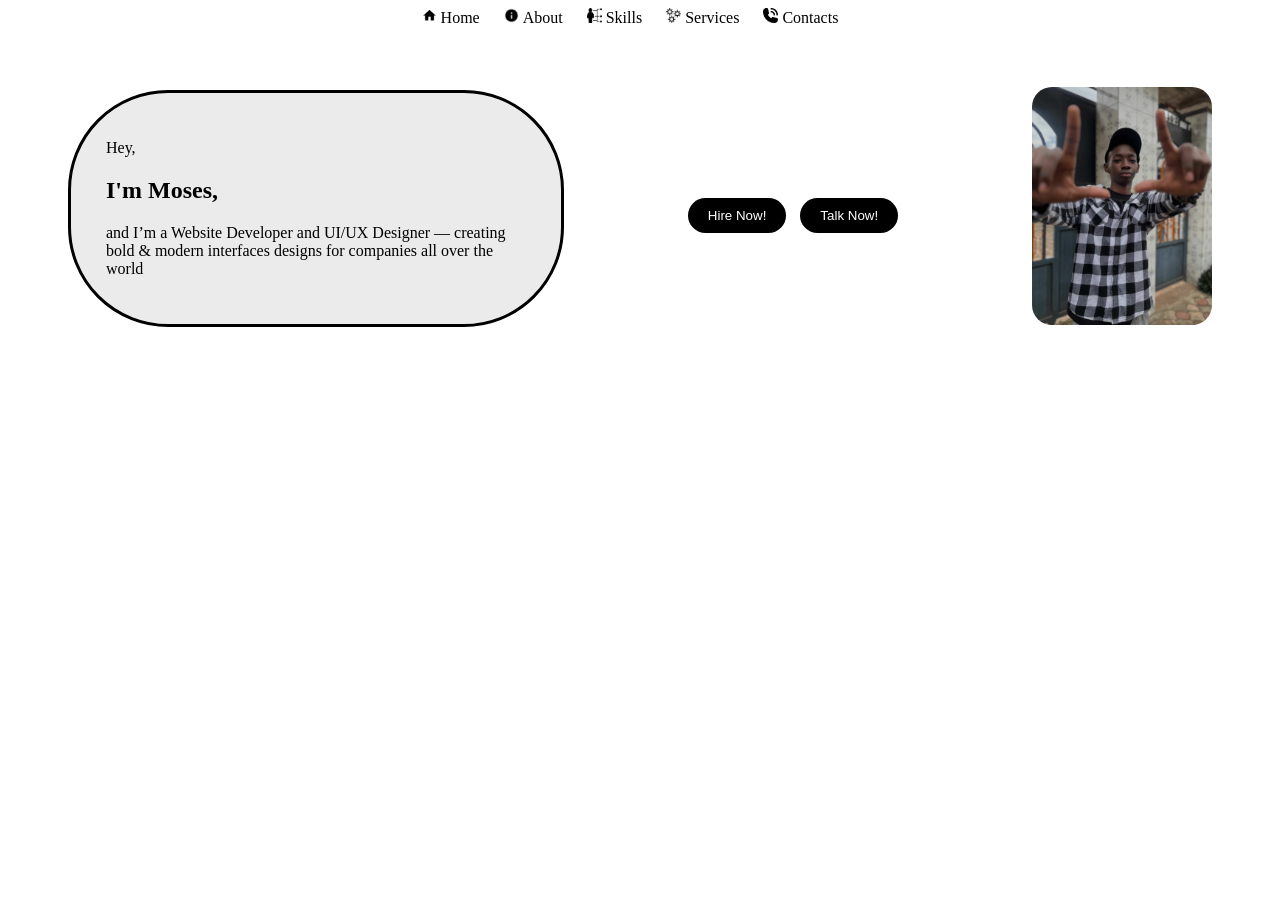
==== index.html @ ea898ea1 "initial deploy" ====
<!DOCTYPE html>
    <html>
        <head>
            <title>
                Mucyo Shami Moses
            </title>
            <style>
                body{
                    background: #f5f5f5;
                }
                .home {
                    padding: 60px;
                    display: flex;
                    justify-content: space-between;
                     align-items: center;
                }
                .home {
                display: flex;
                justify-content: space-between;
                align-items: center;
                }
                .intro-box {
                    width: 420px;
                    padding: 30px 35px;
                    border: 3px solid #000000; 
                    border-radius: 100px; 
                    background-color: #ebebeb;
                }
                .container div {
                    display: flex;
                     justify-content: space-between;
                } 
                .home img {
                    width: 180px;
                    border-radius: 20px;
                }
                div{
                    display:inline;
                }
                .image-box {
                    width: 180px;
                    border-radius: 20px;
                }
                .buttons button {
                    margin-top: 15px;
                    margin-right: 10px;
                    padding: 10px 20px;
                    border-radius: 20px;
                    border: none;
                    background: black;
                    color: white;
                    cursor: pointer;
                }
               
            </style>
        </head>
        <body style="background-color: #FFFFFF;">
            
            <center>
            <div >
                <div><img src="assets/home.png" width="15" height="15"></div>
                <div>Home</div>&nbsp&nbsp&nbsp&nbsp&nbsp
            </div>
            <div>
                <div><img src="assets/about.png" width="15" height="15"></div>
                <div>About</div>&nbsp&nbsp&nbsp&nbsp&nbsp
            </div>
            <div>
                <div><img src="assets/skills.png" width="15" height="15"></div>
                <div>Skills</div>&nbsp&nbsp&nbsp&nbsp&nbsp
            </div>
            <div>
                <div><img src="assets/services.png" width="15" height="15"></div>
                <div>Services</div>&nbsp&nbsp&nbsp&nbsp&nbsp
            </div>
            <div>
                <div><img src="assets/phonecall.png" width="15" height="15"></div>
                <div>Contacts</div>&nbsp&nbsp&nbsp&nbsp&nbsp
            </div>
            </center>
        <section class="home">
            <div class="intro-box">
                 <p class="hey">Hey,</p>
                   <h2>I'm Moses,</h2>
                   <p class="desc">and I’m a Website Developer and UI/UX Designer —
                        creating bold & modern interfaces designs for companies all over the world
                  </p>
            </div>
            <div class="buttons">
                    <button class="btn">Hire Now!</button>
                    <button class="btn">Talk Now!</button>
            </div>
            <div class="image-box">
                <img src="assets/me.png">
            </div>
        </section>
        </body>
    </html>
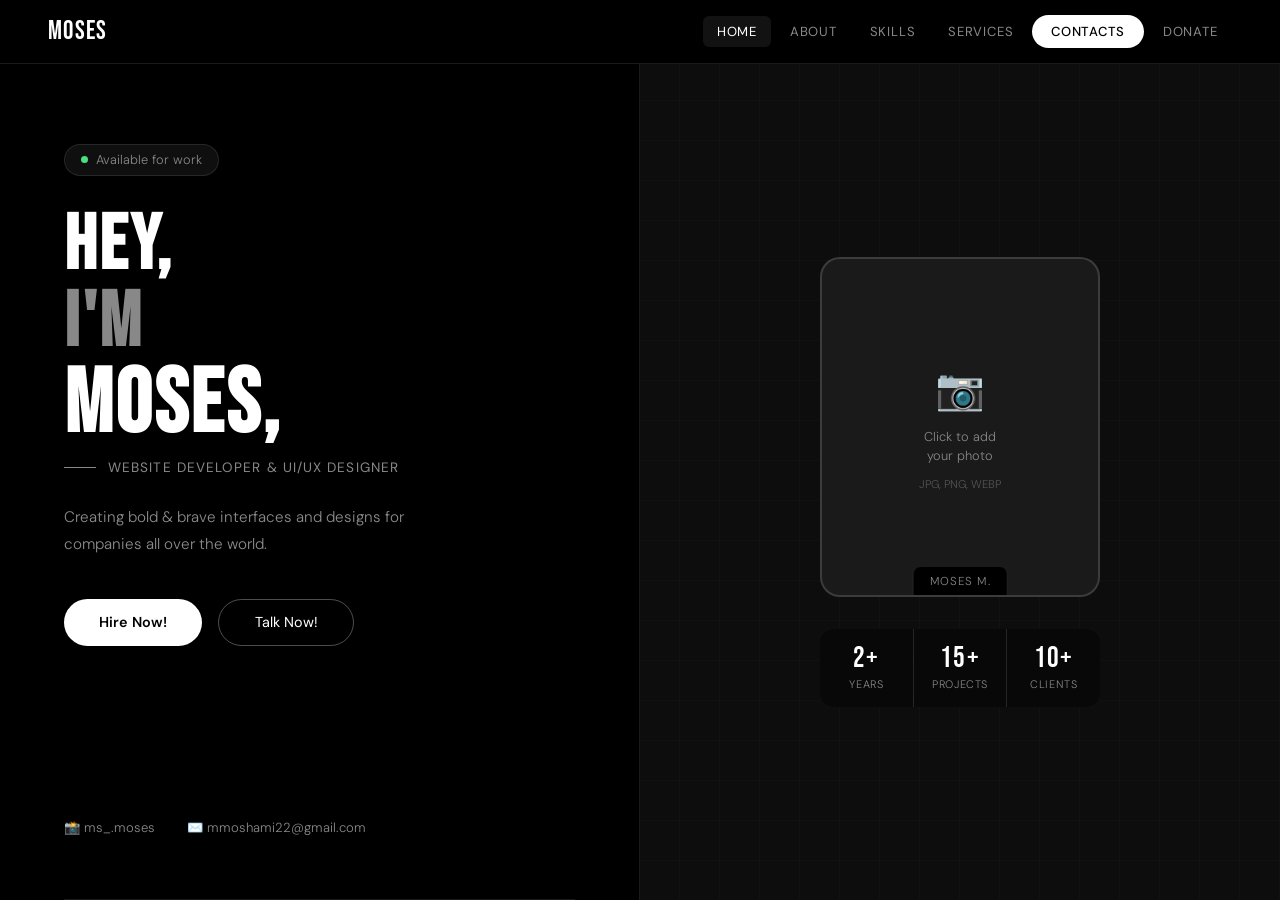
==== commit 7e21cc41: "Major Update" ====
--- a/index.html
+++ b/index.html
@@ -1,98 +1,355 @@
 <!DOCTYPE html>
-    <html>
-        <head>
-            <title>
-                Mucyo Shami Moses
-            </title>
-            <style>
-                body{
-                    background: #f5f5f5;
-                }
-                .home {
-                    padding: 60px;
-                    display: flex;
-                    justify-content: space-between;
-                     align-items: center;
-                }
-                .home {
-                display: flex;
-                justify-content: space-between;
-                align-items: center;
-                }
-                .intro-box {
-                    width: 420px;
-                    padding: 30px 35px;
-                    border: 3px solid #000000; 
-                    border-radius: 100px; 
-                    background-color: #ebebeb;
-                }
-                .container div {
-                    display: flex;
-                     justify-content: space-between;
-                } 
-                .home img {
-                    width: 180px;
-                    border-radius: 20px;
-                }
-                div{
-                    display:inline;
-                }
-                .image-box {
-                    width: 180px;
-                    border-radius: 20px;
-                }
-                .buttons button {
-                    margin-top: 15px;
-                    margin-right: 10px;
-                    padding: 10px 20px;
-                    border-radius: 20px;
-                    border: none;
-                    background: black;
-                    color: white;
-                    cursor: pointer;
-                }
-               
-            </style>
-        </head>
-        <body style="background-color: #FFFFFF;">
-            
-            <center>
-            <div >
-                <div><img src="assets/home.png" width="15" height="15"></div>
-                <div>Home</div>&nbsp&nbsp&nbsp&nbsp&nbsp
-            </div>
-            <div>
-                <div><img src="assets/about.png" width="15" height="15"></div>
-                <div>About</div>&nbsp&nbsp&nbsp&nbsp&nbsp
-            </div>
-            <div>
-                <div><img src="assets/skills.png" width="15" height="15"></div>
-                <div>Skills</div>&nbsp&nbsp&nbsp&nbsp&nbsp
-            </div>
-            <div>
-                <div><img src="assets/services.png" width="15" height="15"></div>
-                <div>Services</div>&nbsp&nbsp&nbsp&nbsp&nbsp
-            </div>
-            <div>
-                <div><img src="assets/phonecall.png" width="15" height="15"></div>
-                <div>Contacts</div>&nbsp&nbsp&nbsp&nbsp&nbsp
-            </div>
-            </center>
-        <section class="home">
-            <div class="intro-box">
-                 <p class="hey">Hey,</p>
-                   <h2>I'm Moses,</h2>
-                   <p class="desc">and I’m a Website Developer and UI/UX Designer —
-                        creating bold & modern interfaces designs for companies all over the world
-                  </p>
-            </div>
-            <div class="buttons">
-                    <button class="btn">Hire Now!</button>
-                    <button class="btn">Talk Now!</button>
-            </div>
-            <div class="image-box">
-                <img src="assets/me.png">
-            </div>
-        </section>
-        </body>
-    </html>
+<html lang="en">
+<head>
+<meta charset="UTF-8">
+<meta name="viewport" content="width=device-width, initial-scale=1.0">
+<title>Moses | Web Developer & UI/UX Designer</title>
+<link rel="stylesheet" href="css/style.css">
+<style>
+/* ── HOME PAGE SPECIFIC ── */
+.home-wrap {
+  min-height: calc(100vh - 64px);
+  display: grid;
+  grid-template-columns: 1fr 1fr;
+  gap: 0;
+}
+
+/* LEFT SIDE */
+.home-left {
+  padding: 5rem 4rem 4rem 4rem;
+  display: flex;
+  flex-direction: column;
+  justify-content: center;
+  border-right: 1px solid var(--border);
+  position: relative;
+}
+
+.home-left::after {
+  content: '';
+  position: absolute;
+  bottom: 0; left: 4rem; right: 4rem;
+  height: 1px;
+  background: var(--border);
+}
+
+.greeting-pill {
+  display: inline-flex;
+  align-items: center;
+  gap: 0.5rem;
+  background: rgba(255,255,255,0.06);
+  border: 1px solid var(--border);
+  border-radius: 100px;
+  padding: 0.4rem 1rem;
+  font-size: 0.8rem;
+  color: var(--muted);
+  margin-bottom: 2rem;
+  width: fit-content;
+}
+
+.greeting-dot {
+  width: 7px; height: 7px;
+  background: #4ade80;
+  border-radius: 50%;
+  animation: blink 2s infinite;
+}
+
+@keyframes blink {
+  0%,100% { opacity:1; } 50% { opacity:0.3; }
+}
+
+.home-headline {
+  font-family: var(--font-head);
+  font-size: clamp(3.2rem, 6vw, 5.5rem);
+  line-height: 1;
+  letter-spacing: 0.04em;
+  margin-bottom: 0.5rem;
+}
+
+.home-headline .hi { color: var(--white); }
+.home-headline .im { color: var(--muted); }
+.home-headline .name { 
+  color: var(--white);
+  display: block;
+  font-size: clamp(3.8rem, 7vw, 6.5rem);
+}
+
+.home-role {
+  font-size: 0.85rem;
+  color: var(--muted);
+  font-weight: 400;
+  letter-spacing: 0.08em;
+  text-transform: uppercase;
+  margin-bottom: 1.75rem;
+  display: flex;
+  align-items: center;
+  gap: 0.75rem;
+}
+
+.home-role::before {
+  content: '';
+  width: 32px; height: 1px;
+  background: var(--muted);
+}
+
+.home-desc {
+  font-size: 0.95rem;
+  color: rgba(255,255,255,0.55);
+  line-height: 1.8;
+  max-width: 380px;
+  margin-bottom: 2.5rem;
+}
+
+.home-btns {
+  display: flex;
+  gap: 1rem;
+  flex-wrap: wrap;
+}
+
+.home-socials {
+  margin-top: auto;
+  padding-top: 3rem;
+  display: flex;
+  gap: 2rem;
+}
+
+.home-socials a {
+  color: var(--muted);
+  text-decoration: none;
+  font-size: 0.82rem;
+  display: flex;
+  align-items: center;
+  gap: 0.4rem;
+  transition: color 0.2s;
+}
+
+.home-socials a:hover { color: var(--white); }
+
+/* RIGHT SIDE - photo */
+.home-right {
+  background: var(--off-black);
+  display: flex;
+  flex-direction: column;
+  align-items: center;
+  justify-content: center;
+  position: relative;
+  overflow: hidden;
+  gap: 2rem;
+}
+
+.home-right::before {
+  content: '';
+  position: absolute;
+  inset: 0;
+  background: 
+    repeating-linear-gradient(0deg, transparent, transparent 39px, rgba(255,255,255,0.03) 40px),
+    repeating-linear-gradient(90deg, transparent, transparent 39px, rgba(255,255,255,0.03) 40px);
+}
+
+.photo-frame {
+  position: relative;
+  z-index: 1;
+  width: 280px;
+  height: 340px;
+  border-radius: 20px;
+  border: 2px solid rgba(255,255,255,0.15);
+  overflow: hidden;
+  background: #1a1a1a;
+  cursor: pointer;
+  transition: border-color 0.3s;
+}
+
+.photo-frame:hover { border-color: rgba(255,255,255,0.5); }
+
+.photo-frame img {
+  width: 100%;
+  height: 100%;
+  object-fit: cover;
+  display: block;
+}
+
+.photo-placeholder {
+  width: 100%;
+  height: 100%;
+  display: flex;
+  flex-direction: column;
+  align-items: center;
+  justify-content: center;
+  gap: 0.75rem;
+  color: var(--muted);
+}
+
+.photo-placeholder .ph-icon { font-size: 2.5rem; }
+.photo-placeholder .ph-text { font-size: 0.8rem; text-align: center; line-height: 1.5; }
+.photo-placeholder .ph-hint { font-size: 0.7rem; color: rgba(255,255,255,0.25); }
+
+#photoInput { display: none; }
+
+.photo-badge {
+  position: absolute;
+  bottom: -1px; left: 50%; transform: translateX(-50%);
+  background: var(--black);
+  border: 1px solid var(--border);
+  border-radius: 8px 8px 0 0;
+  padding: 0.4rem 1rem;
+  font-size: 0.72rem;
+  color: var(--muted);
+  letter-spacing: 0.06em;
+  text-transform: uppercase;
+  white-space: nowrap;
+}
+
+.stats-row {
+  position: relative;
+  z-index: 1;
+  display: flex;
+  gap: 1px;
+  background: var(--border);
+  border-radius: 12px;
+  overflow: hidden;
+  width: 280px;
+}
+
+.stat-box {
+  flex: 1;
+  background: rgba(0,0,0,0.8);
+  padding: 1rem 0.5rem;
+  text-align: center;
+}
+
+.stat-n {
+  font-family: var(--font-head);
+  font-size: 1.8rem;
+  letter-spacing: 0.04em;
+  line-height: 1;
+  margin-bottom: 0.2rem;
+}
+
+.stat-l {
+  font-size: 0.68rem;
+  color: var(--muted);
+  text-transform: uppercase;
+  letter-spacing: 0.06em;
+}
+
+@media (max-width: 768px) {
+  .home-wrap { grid-template-columns: 1fr; }
+  .home-left { padding: 3rem 1.5rem 2rem; border-right: none; }
+  .home-left::after { display: none; }
+  .home-right { min-height: 420px; padding: 3rem 1.5rem; }
+  .home-headline .name { font-size: clamp(3rem, 15vw, 5rem); }
+}
+</style>
+</head>
+<body>
+
+<!-- NAV -->
+<nav>
+  <a href="index.html" class="nav-logo">MOSES</a>
+  <ul class="nav-links">
+    <li><a href="index.html"><span class="nav-icon">🏠</span> <span>Home</span></a></li>
+    <li><a href="about.html"><span class="nav-icon">ℹ️</span> <span>About</span></a></li>
+    <li><a href="skills.html"><span class="nav-icon">💪</span> <span>Skills</span></a></li>
+    <li><a href="services.html"><span class="nav-icon">🛠️</span> <span>Services</span></a></li>
+    <li><a href="contact.html" class="nav-contact"><span>Contacts</span></a></li>
+    <li><a href="donate.html"><span class="nav-icon">💝</span> <span>Donate</span></a></li>
+  </ul>
+</nav>
+
+<div class="page">
+  <div class="home-wrap">
+
+    <!-- LEFT -->
+    <div class="home-left">
+      <div class="greeting-pill fade-up">
+        <div class="greeting-dot"></div>
+        Available for work
+      </div>
+
+      <h1 class="home-headline fade-up" data-delay="100">
+        <span class="hi">Hey,</span><br>
+        <span class="im">I'm </span><span class="name">MOSES,</span>
+      </h1>
+
+      <div class="home-role fade-up" data-delay="180">
+        Website Developer &amp; UI/UX Designer
+      </div>
+
+      <p class="home-desc fade-up" data-delay="240">
+        Creating bold &amp; brave interfaces and designs for companies all over the world.
+      </p>
+
+      <div class="home-btns fade-up" data-delay="300">
+        <a href="contact.html" class="btn-white">Hire Now!</a>
+        <a href="about.html" class="btn-outline">Talk Now!</a>
+      </div>
+
+      <div class="home-socials fade-up" data-delay="380">
+        <a href="https://instagram.com/ms_.moses" target="_blank">
+          📸 ms_.moses
+        </a>
+        <a href="mailto:mmoshami22@gmail.com">
+          ✉️ mmoshami22@gmail.com
+        </a>
+      </div>
+    </div>
+
+    <!-- RIGHT - Photo -->
+    <div class="home-right">
+      <div class="photo-frame fade-up" data-delay="200" onclick="document.getElementById('photoInput').click()" title="Click to upload your photo">
+        <img id="profilePhoto" src="" alt="Moses" style="display:none;">
+        <div class="photo-placeholder" id="photoPlaceholder">
+          <div class="ph-icon">📷</div>
+          <div class="ph-text">Click to add<br>your photo</div>
+          <div class="ph-hint">JPG, PNG, WEBP</div>
+        </div>
+        <div class="photo-badge">Moses M.</div>
+      </div>
+      <input type="file" id="photoInput" accept="image/*">
+
+      <div class="stats-row fade-up" data-delay="350">
+        <div class="stat-box">
+          <div class="stat-n">2+</div>
+          <div class="stat-l">Years</div>
+        </div>
+        <div class="stat-box">
+          <div class="stat-n">15+</div>
+          <div class="stat-l">Projects</div>
+        </div>
+        <div class="stat-box">
+          <div class="stat-n">10+</div>
+          <div class="stat-l">Clients</div>
+        </div>
+      </div>
+    </div>
+
+  </div>
+</div>
+
+<script src="js/main.js"></script>
+<script>
+  // Photo upload
+  document.getElementById('photoInput').addEventListener('change', function(e) {
+    const file = e.target.files[0];
+    if (!file) return;
+    const reader = new FileReader();
+    reader.onload = function(ev) {
+      const img = document.getElementById('profilePhoto');
+      img.src = ev.target.result;
+      img.style.display = 'block';
+      document.getElementById('photoPlaceholder').style.display = 'none';
+      localStorage.setItem('mosesPhoto', ev.target.result);
+    };
+    reader.readAsDataURL(file);
+  });
+
+  // Restore saved photo
+  const saved = localStorage.getItem('mosesPhoto');
+  if (saved) {
+    const img = document.getElementById('profilePhoto');
+    img.src = saved;
+    img.style.display = 'block';
+    document.getElementById('photoPlaceholder').style.display = 'none';
+  }
+</script>
+</body>
+</html>
--- a/css/style.css
+++ b/css/style.css
@@ -0,0 +1,196 @@
+@import url('https://fonts.googleapis.com/css2?family=Bebas+Neue&family=DM+Sans:ital,wght@0,300;0,400;0,500;0,600;1,300&display=swap');
+
+*, *::before, *::after { margin: 0; padding: 0; box-sizing: border-box; }
+
+:root {
+  --black: #000000;
+  --off-black: #0d0d0d;
+  --card-bg: #111111;
+  --card2: #1a1a1a;
+  --white: #ffffff;
+  --off-white: #f0f0f0;
+  --muted: #888888;
+  --border: rgba(255,255,255,0.1);
+  --accent: #ffffff;
+  --font-head: 'Bebas Neue', sans-serif;
+  --font-body: 'DM Sans', sans-serif;
+}
+
+html { scroll-behavior: smooth; }
+
+body {
+  background: var(--black);
+  color: var(--white);
+  font-family: var(--font-body);
+  font-weight: 300;
+  min-height: 100vh;
+  overflow-x: hidden;
+}
+
+/* ── NAVBAR ── */
+nav {
+  position: fixed;
+  top: 0; left: 0; right: 0;
+  z-index: 200;
+  display: flex;
+  align-items: center;
+  justify-content: space-between;
+  padding: 0 3rem;
+  height: 64px;
+  background: rgba(0,0,0,0.92);
+  backdrop-filter: blur(16px);
+  border-bottom: 1px solid var(--border);
+}
+
+.nav-logo {
+  font-family: var(--font-head);
+  font-size: 1.6rem;
+  color: var(--white);
+  text-decoration: none;
+  letter-spacing: 0.05em;
+}
+
+.nav-links {
+  display: flex;
+  align-items: center;
+  gap: 0.25rem;
+  list-style: none;
+}
+
+.nav-links li a {
+  display: flex;
+  align-items: center;
+  gap: 0.4rem;
+  color: var(--muted);
+  text-decoration: none;
+  font-size: 0.82rem;
+  font-weight: 400;
+  letter-spacing: 0.06em;
+  text-transform: uppercase;
+  padding: 0.45rem 0.9rem;
+  border-radius: 6px;
+  transition: color 0.2s, background 0.2s;
+}
+
+.nav-links li a:hover,
+.nav-links li a.active {
+  color: var(--white);
+  background: rgba(255,255,255,0.07);
+}
+
+.nav-links li a .nav-icon {
+  display: none;
+}
+
+.nav-contact {
+  background: var(--white);
+  color: var(--black) !important;
+  padding: 0.5rem 1.2rem !important;
+  border-radius: 100px !important;
+  font-weight: 500 !important;
+  transition: opacity 0.2s !important;
+}
+.nav-contact:hover {
+  background: var(--white) !important;
+  opacity: 0.82;
+  color: var(--black) !important;
+}
+
+/* ── PAGE WRAPPER ── */
+.page {
+  padding-top: 64px;
+  min-height: 100vh;
+}
+
+/* ── SHARED SECTION ── */
+.section-tag {
+  font-size: 0.72rem;
+  letter-spacing: 0.18em;
+  text-transform: uppercase;
+  color: var(--muted);
+  font-weight: 500;
+  margin-bottom: 0.5rem;
+  display: block;
+}
+
+.section-title {
+  font-family: var(--font-head);
+  font-size: clamp(2.8rem, 5vw, 4.5rem);
+  letter-spacing: 0.04em;
+  color: var(--white);
+  line-height: 1;
+  margin-bottom: 1rem;
+}
+
+.white-line {
+  width: 40px;
+  height: 3px;
+  background: var(--white);
+  margin-bottom: 2rem;
+}
+
+/* ── BUTTONS ── */
+.btn-white {
+  background: var(--white);
+  color: var(--black);
+  padding: 0.85rem 2.2rem;
+  border-radius: 100px;
+  font-family: var(--font-body);
+  font-weight: 600;
+  font-size: 0.9rem;
+  text-decoration: none;
+  display: inline-flex;
+  align-items: center;
+  gap: 0.4rem;
+  transition: opacity 0.2s, transform 0.15s;
+  cursor: pointer;
+  border: none;
+}
+
+.btn-white:hover { opacity: 0.85; transform: translateY(-2px); }
+
+.btn-outline {
+  background: transparent;
+  color: var(--white);
+  padding: 0.85rem 2.2rem;
+  border-radius: 100px;
+  border: 1px solid rgba(255,255,255,0.3);
+  font-family: var(--font-body);
+  font-weight: 400;
+  font-size: 0.9rem;
+  text-decoration: none;
+  display: inline-flex;
+  align-items: center;
+  gap: 0.4rem;
+  transition: border-color 0.2s, transform 0.15s;
+  cursor: pointer;
+}
+
+.btn-outline:hover { border-color: var(--white); transform: translateY(-2px); }
+
+/* ── CARDS ── */
+.card {
+  background: var(--card-bg);
+  border: 1px solid var(--border);
+  border-radius: 16px;
+  padding: 1.75rem;
+  transition: border-color 0.25s, transform 0.25s;
+}
+
+.card:hover { border-color: rgba(255,255,255,0.25); transform: translateY(-3px); }
+
+/* ── FADE ANIMATION ── */
+.fade-up {
+  opacity: 0;
+  transform: translateY(28px);
+  transition: opacity 0.65s ease, transform 0.65s ease;
+}
+.fade-up.visible { opacity: 1; transform: translateY(0); }
+
+/* ── MOBILE ── */
+@media (max-width: 768px) {
+  nav { padding: 0 1.2rem; }
+  .nav-links { gap: 0; }
+  .nav-links li a span:not(.nav-icon) { display: none; }
+  .nav-links li a { padding: 0.45rem 0.6rem; }
+}
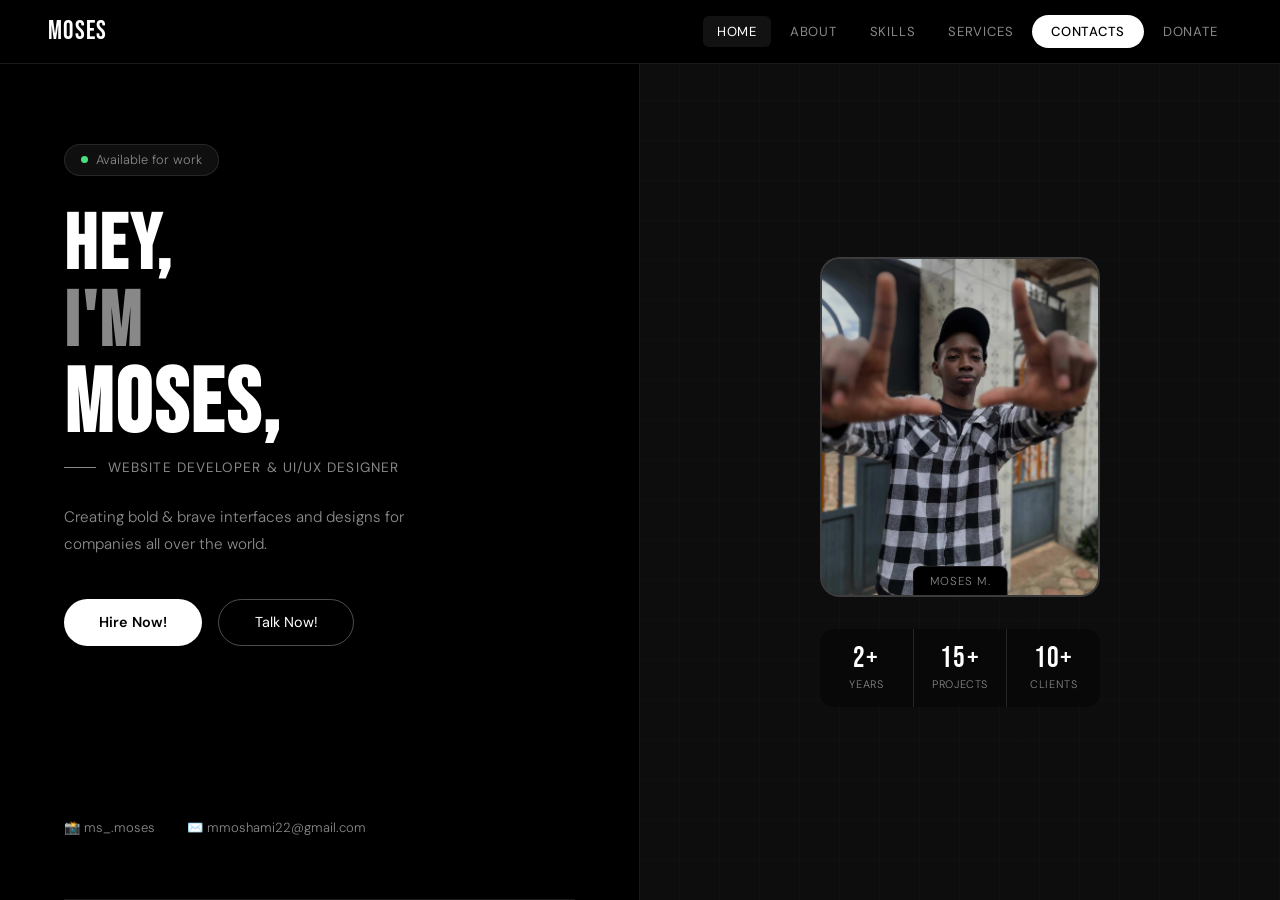
==== commit 3b6a1d15: "image update" ====
--- a/index.html
+++ b/index.html
@@ -296,8 +296,8 @@
     <!-- RIGHT - Photo -->
     <div class="home-right">
       <div class="photo-frame fade-up" data-delay="200" onclick="document.getElementById('photoInput').click()" title="Click to upload your photo">
-        <img id="profilePhoto" src="" alt="Moses" style="display:none;">
-        <div class="photo-placeholder" id="photoPlaceholder">
+        <img id="profilePhoto" src="images/Me.jpg" alt="Moses" style="display:block;">
+        <div class="photo-placeholder" id="photoPlaceholder" style="display:none;">
           <div class="ph-icon">📷</div>
           <div class="ph-text">Click to add<br>your photo</div>
           <div class="ph-hint">JPG, PNG, WEBP</div>
